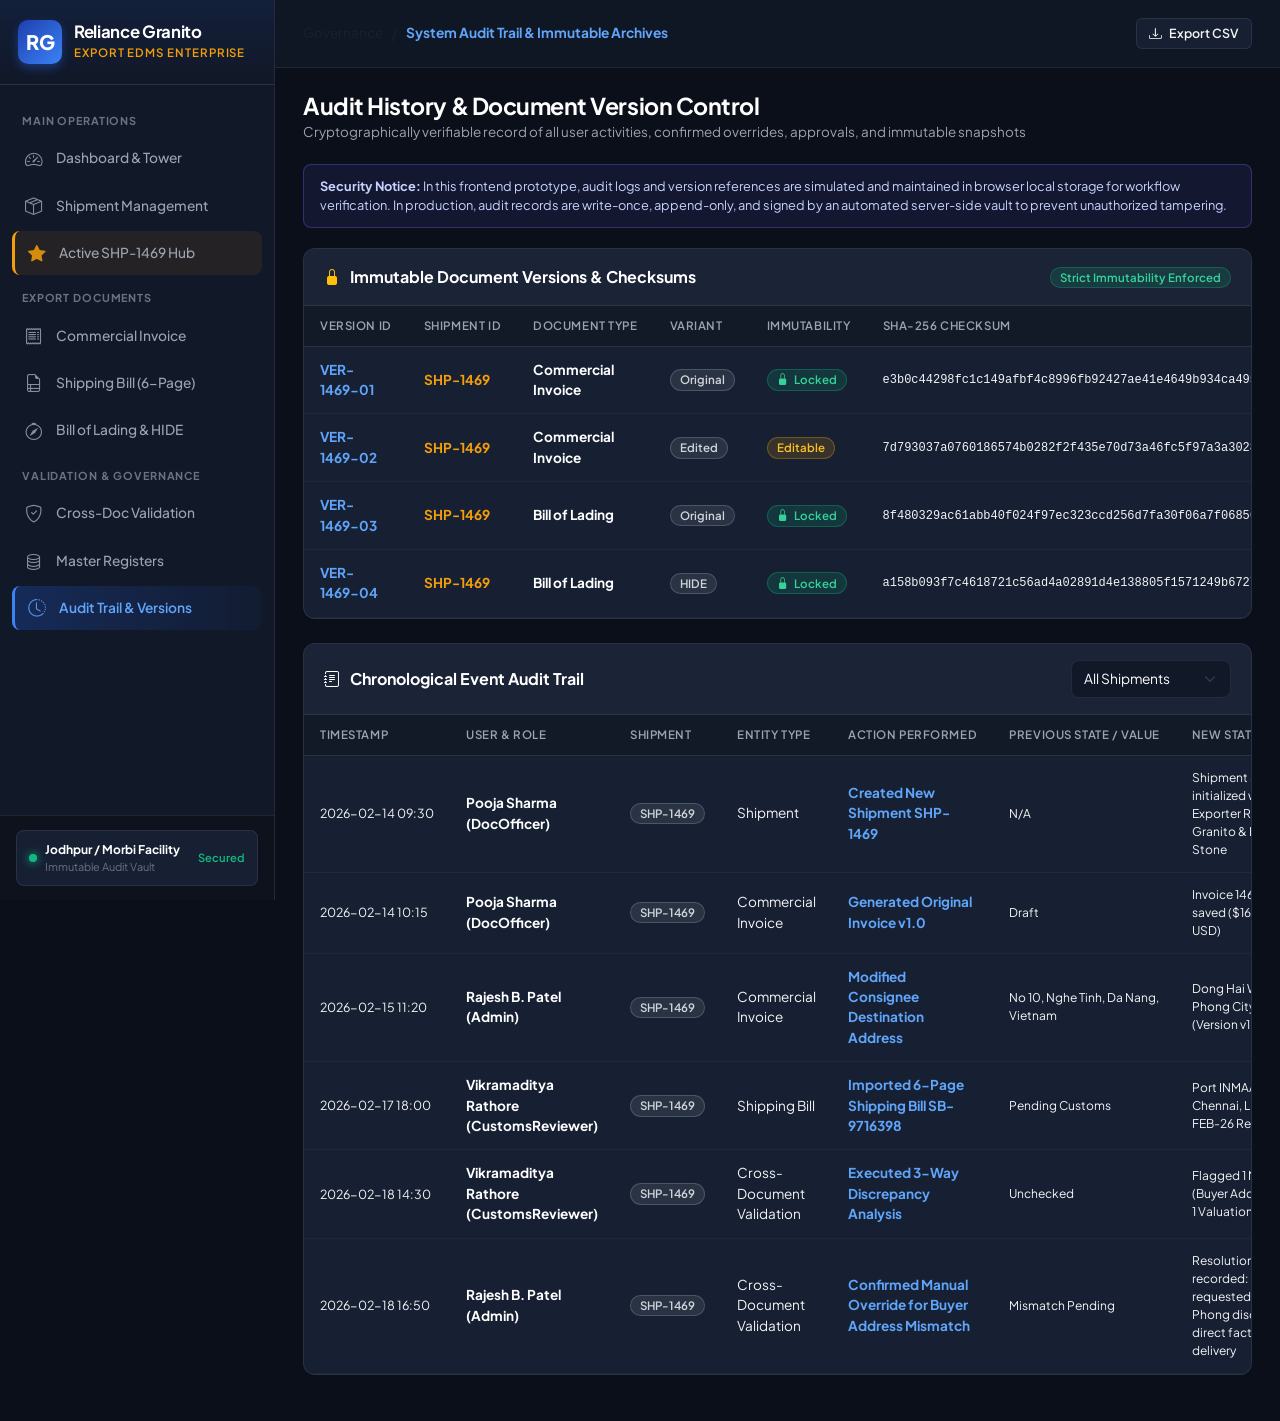
==== prototype/audit-logs.html @ a2ab7432 "add export workflow prototype files and master data documents" ====
<!DOCTYPE html>
<html lang="en">
<head>
  <meta charset="UTF-8">
  <meta name="viewport" content="width=device-width, initial-scale=1.0">
  <title>Reliance Granito | Audit Trail, Governance & Immutable Versions</title>
  <link rel="preconnect" href="https://fonts.googleapis.com">
  <link rel="preconnect" href="https://fonts.gstatic.com" crossorigin>
  <link href="https://fonts.googleapis.com/css2?family=Plus+Jakarta+Sans:wght@400;500;600;700;800&family=Inter:wght@400;500;600;700&display=swap" rel="stylesheet">
  <link href="https://cdn.jsdelivr.net/npm/bootstrap@5.3.3/dist/css/bootstrap.min.css" rel="stylesheet">
  <link rel="stylesheet" href="https://cdn.jsdelivr.net/npm/bootstrap-icons@1.11.3/font/bootstrap-icons.min.css">
  <link rel="stylesheet" href="css/style.css">
</head>
<body>
  <div class="app-container">
    <aside class="app-sidebar">
      <div class="brand-section">
        <div class="brand-logo-icon">RG</div>
        <div class="brand-info">
          <h1>Reliance Granito</h1>
          <span>Export EDMS Enterprise</span>
        </div>
      </div>

      <nav class="sidebar-nav">
        <div class="nav-category">Main Operations</div>
        <a href="index.html" class="nav-link">
          <i class="bi bi-speedometer2"></i>
          <span>Dashboard & Tower</span>
        </a>
        <a href="shipments.html" class="nav-link">
          <i class="bi bi-box-seam"></i>
          <span>Shipment Management</span>
        </a>
        <a href="shipment-detail.html?id=SHP-1469" class="nav-link" style="background:rgba(245,158,11,0.08); border-left:3px solid var(--accent-gold);">
          <i class="bi bi-star-fill" style="color:var(--accent-gold);"></i>
          <span>Active SHP-1469 Hub</span>
        </a>

        <div class="nav-category">Export Documents</div>
        <a href="commercial-invoice.html" class="nav-link">
          <i class="bi bi-receipt"></i>
          <span>Commercial Invoice</span>
        </a>
        <a href="shipping-bill.html" class="nav-link">
          <i class="bi bi-file-earmark-ruled"></i>
          <span>Shipping Bill (6-Page)</span>
        </a>
        <a href="bill-of-lading.html" class="nav-link">
          <i class="bi bi-compass"></i>
          <span>Bill of Lading & HIDE</span>
        </a>

        <div class="nav-category">Validation & Governance</div>
        <a href="validation-review.html?id=SHP-1469" class="nav-link">
          <i class="bi bi-shield-check"></i>
          <span>Cross-Doc Validation</span>
        </a>
        <a href="masters.html" class="nav-link">
          <i class="bi bi-database"></i>
          <span>Master Registers</span>
        </a>
        <a href="audit-logs.html" class="nav-link active">
          <i class="bi bi-clock-history"></i>
          <span>Audit Trail & Versions</span>
        </a>
      </nav>

      <div class="sidebar-footer">
        <div class="morbi-facility-status">
          <div style="display:flex; align-items:center; gap:8px;">
            <div class="status-dot-pulse"></div>
            <div>
              <div style="font-size:0.75rem; font-weight:700; color:#FFF;">Jodhpur / Morbi Facility</div>
              <div style="font-size:0.68rem; color:var(--text-dim);">Immutable Audit Vault</div>
            </div>
          </div>
          <span style="font-size:0.7rem; font-weight:600; color:var(--accent-emerald);">Secured</span>
        </div>
      </div>
    </aside>

    <div class="main-wrapper">
      <header class="top-navbar">
        <button class="mobile-menu-btn" id="mobileMenuBtn">
          <i class="bi bi-list" style="font-size:1.5rem;"></i>
        </button>

        <div class="d-flex align-items-center gap-2">
          <span class="text-muted" style="font-size:0.84rem;">Governance</span>
          <span class="text-muted">/</span>
          <span style="color:#60A5FA; font-weight:700; font-size:0.86rem;">System Audit Trail & Immutable Archives</span>
        </div>

        <div class="top-actions">
          <button class="btn btn-secondary btn-sm" onclick="exportAuditTrailCsv()">
            <i class="bi bi-download"></i>
            <span>Export CSV</span>
          </button>
        </div>
      </header>

      <main class="content-area">
        <div class="page-header">
          <div class="page-title-group">
            <h2>Audit History & Document Version Control</h2>
            <p>Cryptographically verifiable record of all user activities, confirmed overrides, approvals, and immutable snapshots</p>
          </div>
        </div>

        <!-- Prototype Disclaimer -->
        <div style="background:rgba(99, 102, 241, 0.1); border:1px solid rgba(99, 102, 241, 0.35); border-radius:8px; padding:12px 16px; margin-bottom:20px; font-size:0.8rem; color:#C7D2FE;">
          <strong>Security Notice:</strong> In this frontend prototype, audit logs and version references are simulated and maintained in browser local storage for workflow verification. In production, audit records are write-once, append-only, and signed by an automated server-side vault to prevent unauthorized tampering.
        </div>

        <!-- Immutable Document Versions Section -->
        <div class="card mb-4">
          <div class="card-header">
            <div class="card-title">
              <i class="bi bi-lock-fill text-warning"></i>
              <span>Immutable Document Versions & Checksums</span>
            </div>
            <span class="badge badge-confirmed">Strict Immutability Enforced</span>
          </div>
          <div class="table-responsive">
            <table class="table">
              <thead>
                <tr>
                  <th>Version ID</th>
                  <th>Shipment ID</th>
                  <th>Document Type</th>
                  <th>Variant</th>
                  <th>Immutability</th>
                  <th>SHA-256 Checksum</th>
                  <th>Generated By</th>
                  <th>Archived Timestamp</th>
                </tr>
              </thead>
              <tbody id="auditVersionsBody">
                <!-- Rendered dynamically -->
              </tbody>
            </table>
          </div>
        </div>

        <!-- Full Audit Trail Table -->
        <div class="card">
          <div class="card-header">
            <div class="card-title">
              <i class="bi bi-journal-text"></i>
              <span>Chronological Event Audit Trail</span>
            </div>
            <div class="d-flex gap-2">
              <select class="form-select form-select-sm" style="width:160px;" id="auditFilterShipment" onchange="filterAuditLogs()">
                <option value="all">All Shipments</option>
                <option value="SHP-1469">SHP-1469 Only</option>
                <option value="MASTERS">Masters / System</option>
              </select>
            </div>
          </div>
          <div class="table-responsive">
            <table class="table">
              <thead>
                <tr>
                  <th>Timestamp</th>
                  <th>User & Role</th>
                  <th>Shipment</th>
                  <th>Entity Type</th>
                  <th>Action Performed</th>
                  <th>Previous State / Value</th>
                  <th>New State / Value</th>
                </tr>
              </thead>
              <tbody id="auditTrailBody">
                <!-- Rendered dynamically -->
              </tbody>
            </table>
          </div>
        </div>
      </main>
    </div>
  </div>

  <script src="https://cdn.jsdelivr.net/npm/bootstrap@5.3.3/dist/js/bootstrap.bundle.min.js"></script>
  <script src="js/data.js"></script>
  <script src="js/app.js"></script>
  <script>
    document.addEventListener("DOMContentLoaded", () => {
      renderAuditPage();
    });

    function renderAuditPage(filter = "all") {
      const data = getExportData();

      // Render Versions
      const vBody = document.getElementById("auditVersionsBody");
      vBody.innerHTML = "";
      data.documentVersions.forEach(v => {
        const tr = document.createElement("tr");
        tr.innerHTML = `
          <td><strong style="color:#60A5FA;">${v.id}</strong></td>
          <td><a href="shipment-detail.html?id=${v.shipmentNumber}" style="color:var(--accent-gold); font-weight:700;">${v.shipmentNumber}</a></td>
          <td><strong style="color:#FFF;">${v.docType}</strong></td>
          <td><span class="badge badge-draft">${v.variant}</span></td>
          <td>${v.isImmutable ? '<span class="badge badge-confirmed"><i class="bi bi-lock-fill"></i> Locked</span>' : '<span class="badge badge-production">Editable</span>'}</td>
          <td style="font-family:monospace; font-size:0.75rem; color:#A5B4FC;">${v.checksumSha256}</td>
          <td>${v.generatedBy}</td>
          <td style="color:var(--text-dim); font-size:0.78rem;">${v.createdAt}</td>
        `;
        vBody.appendChild(tr);
      });

      // Render Logs
      const lBody = document.getElementById("auditTrailBody");
      lBody.innerHTML = "";
      let logs = data.auditLogs;
      if (filter !== "all") {
        logs = logs.filter(l => l.shipmentNumber.includes(filter));
      }

      logs.forEach(l => {
        const tr = document.createElement("tr");
        tr.innerHTML = `
          <td style="white-space:nowrap; font-size:0.78rem; color:var(--text-dim);">${l.timestamp}</td>
          <td><strong style="color:#FFF;">${l.user}</strong></td>
          <td><span class="badge badge-draft">${l.shipmentNumber}</span></td>
          <td>${l.entity}</td>
          <td><strong style="color:#60A5FA;">${l.action}</strong></td>
          <td style="color:var(--text-dim); font-size:0.75rem; max-width:200px;">${l.oldValue}</td>
          <td style="color:var(--text-main); font-size:0.75rem; max-width:240px;">${l.newValue}</td>
        `;
        lBody.appendChild(tr);
      });
    }

    function filterAuditLogs() {
      const val = document.getElementById("auditFilterShipment").value;
      renderAuditPage(val);
    }

    function exportAuditTrailCsv() {
      const data = getExportData();
      let csv = "ID,Timestamp,User,Shipment,Entity,Action,OldValue,NewValue\n";
      data.auditLogs.forEach(l => {
        csv += `"${l.id}","${l.timestamp}","${l.user}","${l.shipmentNumber}","${l.entity}","${l.action}","${l.oldValue.replace(/"/g, '""')}","${l.newValue.replace(/"/g, '""')}"\n`;
      });

      const blob = new Blob([csv], { type: "text/csv" });
      const url = window.URL.createObjectURL(blob);
      const a = document.createElement("a");
      a.setAttribute("href", url);
      a.setAttribute("download", `reliance_granito_audit_trail_${new Date().toISOString().split('T')[0]}.csv`);
      a.click();
      showToast("Audit trail exported to CSV successfully.");
    }
  </script>
</body>
</html>
---- prototype/css/style.css ----
/* ==========================================================================
   RELIANCE GRANITO - EXPORT WORKFLOW ERP DESIGN SYSTEM
   Professional Enterprise Ceramic & Granite Export Management System
   Bootstrap 5 Enhanced + Custom Dark/Slate Logistics Theme
   ========================================================================== */

:root {
  /* Color Palette */
  --bg-app: #0B0F19;
  --bg-surface: #111827;
  --bg-card: #162032;
  --bg-card-hover: #1E293B;
  --bg-glass: rgba(22, 32, 50, 0.75);
  --border-subtle: rgba(255, 255, 255, 0.08);
  --border-focus: #3B82F6;
  
  /* Primary & Accent Tones */
  --primary: #2563EB;
  --primary-light: #3B82F6;
  --primary-glow: rgba(37, 99, 235, 0.35);
  --accent-gold: #F59E0B;
  --accent-gold-glow: rgba(245, 158, 11, 0.25);
  --accent-teal: #06B6D4;
  --accent-emerald: #10B981;
  --accent-rose: #F43F5E;
  --accent-indigo: #6366F1;

  /* Typography */
  --font-main: 'Plus Jakarta Sans', system-ui, -apple-system, BlinkMacSystemFont, 'Segoe UI', Roboto, sans-serif;
  --text-main: #F3F4F6;
  --text-muted: #9CA3AF;
  --text-dim: #6B7280;

  /* Elevations */
  --shadow-sm: 0 1px 2px rgba(0, 0, 0, 0.3);
  --shadow-md: 0 4px 12px rgba(0, 0, 0, 0.4);
  --shadow-lg: 0 10px 25px rgba(0, 0, 0, 0.5);
  --shadow-glow: 0 0 20px rgba(37, 99, 235, 0.2);

  /* Transitions */
  --transition: all 0.2s cubic-bezier(0.16, 1, 0.3, 1);
}

/* Base Reset */
*, *::before, *::after {
  box-sizing: border-box;
}

body {
  font-family: var(--font-main);
  background-color: var(--bg-app);
  color: var(--text-main);
  line-height: 1.5;
  overflow-x: hidden;
  min-height: 100vh;
}

/* Typography Helpers */
h1, h2, h3, h4, h5, h6 {
  font-weight: 700;
  letter-spacing: -0.02em;
  color: #FFFFFF;
}

a {
  color: inherit;
  text-decoration: none;
}

/* App Shell */
.app-container {
  display: flex;
  min-height: 100vh;
}

/* Sidebar Navigation */
.app-sidebar {
  width: 275px;
  background-color: var(--bg-surface);
  border-right: 1px solid var(--border-subtle);
  display: flex;
  flex-direction: column;
  position: fixed;
  top: 0;
  bottom: 0;
  left: 0;
  z-index: 1000;
  transition: var(--transition);
}

.brand-section {
  padding: 20px 18px;
  display: flex;
  align-items: center;
  gap: 12px;
  border-bottom: 1px solid var(--border-subtle);
  background: linear-gradient(180deg, rgba(37, 99, 235, 0.1) 0%, transparent 100%);
}

.brand-logo-icon {
  width: 44px;
  height: 44px;
  border-radius: 10px;
  background: linear-gradient(135deg, #1E40AF 0%, #3B82F6 100%);
  display: flex;
  align-items: center;
  justify-content: center;
  color: #FFF;
  font-weight: 800;
  font-size: 1.25rem;
  box-shadow: 0 4px 10px rgba(37, 99, 235, 0.4);
  flex-shrink: 0;
}

.brand-info h1 {
  font-size: 1.05rem;
  font-weight: 700;
  line-height: 1.2;
  margin-bottom: 2px;
}

.brand-info span {
  font-size: 0.72rem;
  color: var(--accent-gold);
  text-transform: uppercase;
  letter-spacing: 0.08em;
  font-weight: 600;
  display: block;
}

.sidebar-nav {
  padding: 16px 12px;
  display: flex;
  flex-direction: column;
  gap: 3px;
  overflow-y: auto;
  flex: 1;
}

.nav-category {
  font-size: 0.68rem;
  text-transform: uppercase;
  color: var(--text-dim);
  letter-spacing: 0.08em;
  font-weight: 700;
  padding: 12px 10px 4px;
}

.nav-link {
  display: flex;
  align-items: center;
  gap: 12px;
  padding: 9px 12px;
  border-radius: 8px;
  color: var(--text-muted);
  font-size: 0.86rem;
  font-weight: 500;
  transition: var(--transition);
  position: relative;
}

.nav-link:hover {
  color: #FFF;
  background-color: rgba(255, 255, 255, 0.05);
}

.nav-link.active {
  background: linear-gradient(90deg, rgba(37, 99, 235, 0.25) 0%, rgba(37, 99, 235, 0.05) 100%);
  color: #60A5FA;
  font-weight: 600;
  border-left: 3px solid #3B82F6;
}

.nav-link svg, .nav-link i {
  font-size: 1.1rem;
  opacity: 0.85;
  width: 20px;
  text-align: center;
}

.nav-badge {
  margin-left: auto;
  font-size: 0.7rem;
  font-weight: 700;
  padding: 2px 7px;
  border-radius: 999px;
  background-color: rgba(255, 255, 255, 0.1);
  color: var(--text-muted);
}

.nav-badge.gold {
  background-color: rgba(245, 158, 11, 0.2);
  color: var(--accent-gold);
}

.nav-badge.blue {
  background-color: rgba(37, 99, 235, 0.2);
  color: #60A5FA;
}

.nav-badge.danger {
  background-color: rgba(244, 63, 94, 0.2);
  color: #FB7185;
}

.sidebar-footer {
  padding: 14px 16px;
  border-top: 1px solid var(--border-subtle);
  background-color: rgba(0, 0, 0, 0.25);
}

.morbi-facility-status {
  background-color: var(--bg-card);
  border: 1px solid var(--border-subtle);
  border-radius: 8px;
  padding: 10px 12px;
  display: flex;
  align-items: center;
  justify-content: space-between;
}

.status-dot-pulse {
  width: 8px;
  height: 8px;
  background-color: var(--accent-emerald);
  border-radius: 50%;
  box-shadow: 0 0 8px var(--accent-emerald);
  animation: pulse-ring 2s infinite;
}

@keyframes pulse-ring {
  0% { transform: scale(0.95); opacity: 0.9; }
  50% { transform: scale(1.3); opacity: 0.5; }
  100% { transform: scale(0.95); opacity: 0.9; }
}

/* Main Workspace Content */
.main-wrapper {
  margin-left: 275px;
  flex: 1;
  display: flex;
  flex-direction: column;
  min-width: 0;
}

/* Top Navigation Bar */
.top-navbar {
  height: 68px;
  background-color: rgba(17, 24, 39, 0.92);
  backdrop-filter: blur(12px);
  border-bottom: 1px solid var(--border-subtle);
  display: flex;
  align-items: center;
  justify-content: space-between;
  padding: 0 28px;
  position: sticky;
  top: 0;
  z-index: 900;
}

.top-search-box {
  display: flex;
  align-items: center;
  gap: 10px;
  background-color: var(--bg-card);
  border: 1px solid var(--border-subtle);
  padding: 7px 14px;
  border-radius: 8px;
  width: 360px;
  transition: var(--transition);
}

.top-search-box:focus-within {
  border-color: var(--border-focus);
  box-shadow: 0 0 0 2px rgba(59, 130, 246, 0.25);
}

.top-search-box input {
  background: transparent;
  border: none;
  outline: none;
  color: var(--text-main);
  font-size: 0.86rem;
  width: 100%;
}

.top-actions {
  display: flex;
  align-items: center;
  gap: 12px;
}

.currency-badge {
  background-color: rgba(245, 158, 11, 0.12);
  border: 1px solid rgba(245, 158, 11, 0.3);
  color: var(--accent-gold);
  padding: 6px 12px;
  border-radius: 8px;
  font-size: 0.78rem;
  font-weight: 600;
  display: flex;
  align-items: center;
  gap: 6px;
}

.prototype-tag {
  background: rgba(99, 102, 241, 0.2);
  border: 1px solid rgba(99, 102, 241, 0.4);
  color: #A5B4FC;
  padding: 4px 10px;
  border-radius: 6px;
  font-size: 0.72rem;
  font-weight: 700;
  text-transform: uppercase;
  letter-spacing: 0.05em;
}

.user-profile-badge {
  display: flex;
  align-items: center;
  gap: 10px;
  padding: 5px 12px 5px 6px;
  border-radius: 30px;
  background-color: var(--bg-card);
  border: 1px solid var(--border-subtle);
  cursor: pointer;
  transition: var(--transition);
}

.user-profile-badge:hover {
  background-color: var(--bg-card-hover);
  border-color: rgba(255, 255, 255, 0.2);
}

.user-avatar {
  width: 32px;
  height: 32px;
  border-radius: 50%;
  background: linear-gradient(135deg, #2563EB 0%, #06B6D4 100%);
  display: flex;
  align-items: center;
  justify-content: center;
  font-weight: 700;
  font-size: 0.8rem;
  color: #FFF;
}

.user-details {
  line-height: 1.2;
}

.user-name {
  font-size: 0.82rem;
  font-weight: 600;
  color: #FFF;
}

.user-role {
  font-size: 0.7rem;
  color: var(--text-dim);
}

/* Content Area */
.content-area {
  padding: 24px 28px;
  flex: 1;
}

/* Page Header */
.page-header {
  display: flex;
  align-items: center;
  justify-content: space-between;
  margin-bottom: 22px;
  flex-wrap: wrap;
  gap: 16px;
}

.page-title-group h2 {
  font-size: 1.45rem;
  font-weight: 700;
  margin-bottom: 2px;
}

.page-title-group p {
  color: var(--text-muted);
  font-size: 0.84rem;
  margin: 0;
}

.header-actions {
  display: flex;
  align-items: center;
  gap: 10px;
}

/* Button Styling */
.btn {
  display: inline-flex;
  align-items: center;
  gap: 8px;
  padding: 8px 16px;
  border-radius: 8px;
  font-size: 0.84rem;
  font-weight: 600;
  cursor: pointer;
  transition: var(--transition);
  border: 1px solid transparent;
  outline: none;
  text-decoration: none;
}

.btn-primary {
  background: linear-gradient(135deg, #2563EB 0%, #1D4ED8 100%);
  color: #FFF !important;
  box-shadow: 0 4px 12px rgba(37, 99, 235, 0.3);
  border-color: #2563EB;
}

.btn-primary:hover {
  background: linear-gradient(135deg, #3B82F6 0%, #2563EB 100%);
  box-shadow: 0 6px 16px rgba(37, 99, 235, 0.45);
  transform: translateY(-1px);
}

.btn-secondary {
  background-color: var(--bg-card);
  border-color: var(--border-subtle);
  color: var(--text-main) !important;
}

.btn-secondary:hover {
  background-color: var(--bg-card-hover);
  border-color: rgba(255, 255, 255, 0.2);
}

.btn-success {
  background: linear-gradient(135deg, #10B981 0%, #059669 100%);
  color: #FFF !important;
  border-color: #10B981;
}

.btn-warning {
  background: linear-gradient(135deg, #F59E0B 0%, #D97706 100%);
  color: #0F172A !important;
  font-weight: 700;
  border-color: #F59E0B;
}

.btn-danger {
  background: linear-gradient(135deg, #F43F5E 0%, #E11D48 100%);
  color: #FFF !important;
  border-color: #F43F5E;
}

.btn-sm {
  padding: 5px 12px;
  font-size: 0.78rem;
  border-radius: 6px;
}

/* Metric Cards */
.metrics-grid {
  display: grid;
  grid-template-columns: repeat(auto-fit, minmax(230px, 1fr));
  gap: 18px;
  margin-bottom: 24px;
}

.metric-card {
  background-color: var(--bg-card);
  border: 1px solid var(--border-subtle);
  border-radius: 12px;
  padding: 18px;
  position: relative;
  overflow: hidden;
  transition: var(--transition);
}

.metric-card:hover {
  transform: translateY(-3px);
  border-color: rgba(59, 130, 246, 0.3);
  box-shadow: var(--shadow-md);
}

.metric-header {
  display: flex;
  align-items: center;
  justify-content: space-between;
  margin-bottom: 10px;
}

.metric-title {
  font-size: 0.78rem;
  font-weight: 600;
  color: var(--text-muted);
  text-transform: uppercase;
  letter-spacing: 0.04em;
}

.metric-icon-wrap {
  width: 36px;
  height: 36px;
  border-radius: 8px;
  display: flex;
  align-items: center;
  justify-content: center;
  background-color: rgba(255, 255, 255, 0.05);
}

.metric-value {
  font-size: 1.65rem;
  font-weight: 800;
  color: #FFF;
  margin-bottom: 4px;
  letter-spacing: -0.02em;
}

.metric-footer {
  display: flex;
  align-items: center;
  gap: 8px;
  font-size: 0.75rem;
  color: var(--text-dim);
}

.metric-trend {
  display: inline-flex;
  align-items: center;
  gap: 4px;
  font-weight: 700;
  padding: 1px 6px;
  border-radius: 4px;
}

.trend-up {
  color: #34D399;
  background-color: rgba(16, 185, 129, 0.12);
}

.trend-down {
  color: #F87171;
  background-color: rgba(244, 63, 94, 0.12);
}

/* Pipeline Kanban */
.workflow-pipeline-card {
  background-color: var(--bg-card);
  border: 1px solid var(--border-subtle);
  border-radius: 12px;
  padding: 20px;
  margin-bottom: 24px;
}

.pipeline-header {
  display: flex;
  align-items: center;
  justify-content: space-between;
  margin-bottom: 16px;
}

.pipeline-steps {
  display: flex;
  align-items: center;
  justify-content: space-between;
  position: relative;
  padding: 6px 0;
  overflow-x: auto;
}

.pipeline-step {
  display: flex;
  flex-direction: column;
  align-items: center;
  text-align: center;
  position: relative;
  z-index: 2;
  min-width: 125px;
  cursor: pointer;
}

.step-node {
  width: 38px;
  height: 38px;
  border-radius: 50%;
  background-color: var(--bg-surface);
  border: 2px solid var(--border-subtle);
  display: flex;
  align-items: center;
  justify-content: center;
  font-size: 0.85rem;
  font-weight: 700;
  color: var(--text-muted);
  margin-bottom: 6px;
  transition: var(--transition);
}

.pipeline-step.completed .step-node {
  background-color: #065F46;
  border-color: var(--accent-emerald);
  color: #FFF;
}

.pipeline-step.active .step-node {
  background-color: #1E40AF;
  border-color: #60A5FA;
  color: #FFF;
  box-shadow: 0 0 15px rgba(59, 130, 246, 0.5);
}

.pipeline-step.pending .step-node {
  border-style: dashed;
}

.step-title {
  font-size: 0.8rem;
  font-weight: 600;
  color: var(--text-main);
}

.step-desc {
  font-size: 0.68rem;
  color: var(--text-dim);
  margin-top: 1px;
}

/* Card Containers & Tables */
.card {
  background-color: var(--bg-card) !important;
  border: 1px solid var(--border-subtle) !important;
  border-radius: 12px !important;
  overflow: hidden;
  margin-bottom: 22px;
}

.card-header {
  padding: 16px 20px !important;
  display: flex;
  align-items: center;
  justify-content: space-between;
  border-bottom: 1px solid var(--border-subtle) !important;
  background-color: rgba(255, 255, 255, 0.02) !important;
  flex-wrap: wrap;
  gap: 12px;
}

.card-title {
  font-size: 1rem;
  font-weight: 700;
  display: flex;
  align-items: center;
  gap: 10px;
  margin: 0;
  color: #FFF;
}

.card-body {
  padding: 20px !important;
}

.table-responsive {
  width: 100%;
  overflow-x: auto;
}

.data-table, .table {
  width: 100%;
  border-collapse: collapse;
  text-align: left;
  font-size: 0.85rem;
  margin-bottom: 0 !important;
  color: var(--text-main) !important;
}

.data-table th, .table th {
  padding: 11px 16px;
  color: var(--text-muted) !important;
  font-weight: 600;
  font-size: 0.72rem;
  text-transform: uppercase;
  letter-spacing: 0.05em;
  border-bottom: 1px solid var(--border-subtle) !important;
  background-color: rgba(0, 0, 0, 0.2) !important;
  white-space: nowrap;
}

.data-table td, .table td {
  padding: 13px 16px;
  border-bottom: 1px solid rgba(255, 255, 255, 0.04) !important;
  color: var(--text-main) !important;
  vertical-align: middle;
  background-color: transparent !important;
}

.data-table tbody tr:hover, .table tbody tr:hover {
  background-color: rgba(255, 255, 255, 0.03) !important;
}

/* Badges */
.badge {
  display: inline-flex;
  align-items: center;
  gap: 5px;
  padding: 4px 9px;
  border-radius: 999px;
  font-size: 0.72rem;
  font-weight: 600;
  white-space: nowrap;
}

.badge-draft {
  background-color: rgba(156, 163, 175, 0.15);
  color: #D1D5DB;
  border: 1px solid rgba(156, 163, 175, 0.3);
}

.badge-inquiry {
  background-color: rgba(147, 51, 234, 0.15);
  color: #C084FC;
  border: 1px solid rgba(147, 51, 234, 0.3);
}

.badge-confirmed, .badge-paid, .badge-cleared, .badge-passed, .badge-approved {
  background-color: rgba(16, 185, 129, 0.15);
  color: #34D399;
  border: 1px solid rgba(16, 185, 129, 0.3);
}

.badge-production, .badge-stuffing, .badge-review {
  background-color: rgba(245, 158, 11, 0.15);
  color: #FBBF24;
  border: 1px solid rgba(245, 158, 11, 0.3);
}

.badge-shipped, .badge-sailing, .badge-finalized {
  background-color: rgba(37, 99, 235, 0.15);
  color: #60A5FA;
  border: 1px solid rgba(37, 99, 235, 0.3);
}

.badge-hold, .badge-pending, .badge-discrepancy {
  background-color: rgba(244, 63, 94, 0.15);
  color: #FB7185;
  border: 1px solid rgba(244, 63, 94, 0.3);
}

/* Discrepancy Matrix Styling */
.discrepancy-row-mismatch {
  background-color: rgba(244, 63, 94, 0.08) !important;
  border-left: 3px solid #F43F5E;
}

.discrepancy-row-warning {
  background-color: rgba(245, 158, 11, 0.08) !important;
  border-left: 3px solid #F59E0B;
}

.discrepancy-row-match {
  background-color: rgba(16, 185, 129, 0.04) !important;
  border-left: 3px solid #10B981;
}

/* Forms & Inputs */
.form-grid {
  display: grid;
  grid-template-columns: repeat(auto-fit, minmax(250px, 1fr));
  gap: 16px;
}

.form-group {
  display: flex;
  flex-direction: column;
  gap: 5px;
  margin-bottom: 12px;
}

.form-group label, .form-label {
  font-size: 0.78rem;
  font-weight: 600;
  color: var(--text-muted);
  margin-bottom: 2px;
}

.form-control, .form-select {
  background-color: var(--bg-surface) !important;
  border: 1px solid var(--border-subtle) !important;
  color: #FFF !important;
  padding: 8px 12px;
  border-radius: 8px;
  font-size: 0.86rem;
  outline: none;
  font-family: inherit;
  transition: var(--transition);
}

.form-control:focus, .form-select:focus {
  border-color: var(--border-focus) !important;
  box-shadow: 0 0 0 2px rgba(59, 130, 246, 0.2) !important;
  background-color: var(--bg-surface) !important;
  color: #FFF !important;
}

/* Tabs */
.nav-tabs {
  border-bottom: 1px solid var(--border-subtle) !important;
  gap: 4px;
}

.nav-tabs .nav-link {
  color: var(--text-muted);
  border: none !important;
  border-bottom: 2px solid transparent !important;
  border-radius: 0;
  padding: 10px 18px;
  font-weight: 600;
  font-size: 0.86rem;
}

.nav-tabs .nav-link:hover {
  color: #FFF;
  background: rgba(255, 255, 255, 0.02);
}

.nav-tabs .nav-link.active {
  color: #60A5FA !important;
  background: transparent !important;
  border-bottom: 2px solid #3B82F6 !important;
}

/* Modals */
.modal-content {
  background-color: var(--bg-surface) !important;
  border: 1px solid rgba(255, 255, 255, 0.12) !important;
  border-radius: 14px !important;
  box-shadow: 0 25px 50px rgba(0, 0, 0, 0.6) !important;
  color: var(--text-main);
}

.modal-header {
  border-bottom: 1px solid var(--border-subtle) !important;
  padding: 16px 22px !important;
}

.modal-footer {
  border-top: 1px solid var(--border-subtle) !important;
  padding: 14px 22px !important;
  background-color: rgba(0, 0, 0, 0.2);
}

.btn-close-white {
  filter: invert(1);
}

/* Manual Modal Fallback */
.modal-overlay {
  position: fixed;
  top: 0;
  left: 0;
  right: 0;
  bottom: 0;
  background-color: rgba(0, 0, 0, 0.7);
  backdrop-filter: blur(4px);
  z-index: 1050;
  display: none;
  align-items: center;
  justify-content: center;
  padding: 20px;
  animation: fadeIn 0.2s ease-out;
}

.modal-overlay.active {
  display: flex;
}

.modal-box {
  background-color: var(--bg-surface);
  border: 1px solid rgba(255, 255, 255, 0.12);
  border-radius: 14px;
  width: 100%;
  max-width: 850px;
  max-height: 90vh;
  display: flex;
  flex-direction: column;
  box-shadow: 0 25px 50px rgba(0, 0, 0, 0.6);
  animation: slideUp 0.25s ease-out;
}

.modal-close {
  background: none;
  border: none;
  color: var(--text-dim);
  cursor: pointer;
  padding: 4px;
  font-size: 1.2rem;
  transition: var(--transition);
}

.modal-close:hover {
  color: #FFF;
}

@keyframes fadeIn {
  from { opacity: 0; }
  to { opacity: 1; }
}

@keyframes slideUp {
  from { transform: translateY(20px); opacity: 0; }
  to { transform: translateY(0); opacity: 1; }
}

/* Toast Notifications */
.toast-container {
  position: fixed;
  bottom: 24px;
  right: 24px;
  z-index: 2050;
  display: flex;
  flex-direction: column;
  gap: 10px;
  pointer-events: none;
}

.toast {
  background-color: #1F2937;
  border: 1px solid rgba(255, 255, 255, 0.15);
  color: #FFF;
  padding: 12px 18px;
  border-radius: 10px;
  box-shadow: 0 10px 25px rgba(0,0,0,0.4);
  display: flex;
  align-items: center;
  gap: 12px;
  font-size: 0.85rem;
  pointer-events: auto;
  animation: slideInRight 0.3s ease-out;
}

.toast.success {
  border-left: 4px solid var(--accent-emerald);
}

.toast.warning {
  border-left: 4px solid var(--accent-gold);
}

.toast.danger {
  border-left: 4px solid var(--accent-rose);
}

@keyframes slideInRight {
  from { transform: translateX(100%); opacity: 0; }
  to { transform: translateX(0); opacity: 1; }
}

/* HIDE Mode Masking Simulation */
.hide-active .hide-maskable {
  position: relative;
  background-color: #000000 !important;
  color: transparent !important;
  border-radius: 3px;
  user-select: none;
  transition: all 0.2s ease;
}

.hide-active .hide-maskable::after {
  content: "■ MASKED (HIDE MODE) ■";
  position: absolute;
  top: 50%;
  left: 50%;
  transform: translate(-50%, -50%);
  color: rgba(245, 158, 11, 0.8);
  font-size: 0.65rem;
  font-weight: 800;
  letter-spacing: 0.1em;
  pointer-events: none;
  white-space: nowrap;
}

.hide-indicator-badge {
  background: rgba(245, 158, 11, 0.15);
  border: 1px solid var(--accent-gold);
  color: var(--accent-gold);
  padding: 4px 10px;
  border-radius: 6px;
  font-size: 0.72rem;
  font-weight: 700;
  display: inline-flex;
  align-items: center;
  gap: 6px;
}

/* Printable Document */
.printable-document {
  background-color: #FFFFFF;
  color: #111827;
  padding: 36px;
  border-radius: 6px;
  font-family: 'Inter', system-ui, sans-serif;
  margin: 0 auto;
  max-width: 900px;
  box-shadow: 0 10px 30px rgba(0, 0, 0, 0.5);
}

.printable-document * {
  color: #111827;
}

.doc-header {
  display: flex;
  justify-content: space-between;
  border-bottom: 2px solid #1E3A8A;
  padding-bottom: 16px;
  margin-bottom: 20px;
}

.doc-company-name {
  font-size: 1.45rem;
  font-weight: 800;
  color: #1E3A8A;
}

.doc-company-sub {
  font-size: 0.76rem;
  color: #4B5563;
  line-height: 1.4;
  margin-top: 4px;
}

.doc-badge-title {
  text-align: right;
}

.doc-badge-title h3 {
  color: #1E3A8A;
  font-size: 1.25rem;
  font-weight: 800;
  text-transform: uppercase;
}

.doc-info-grid {
  display: grid;
  grid-template-columns: 1fr 1fr;
  gap: 20px;
  margin-bottom: 20px;
  font-size: 0.8rem;
  border: 1px solid #E5E7EB;
  border-radius: 6px;
  padding: 14px;
}

.doc-info-block h4 {
  font-size: 0.75rem;
  color: #6B7280;
  text-transform: uppercase;
  margin-bottom: 4px;
}

.doc-table {
  width: 100%;
  border-collapse: collapse;
  margin: 16px 0;
  font-size: 0.78rem;
}

.doc-table th {
  background-color: #F3F4F6;
  border: 1px solid #D1D5DB;
  padding: 8px 10px;
  font-weight: 700;
  text-align: left;
}

.doc-table td {
  border: 1px solid #E5E7EB;
  padding: 8px 10px;
}

.doc-totals {
  display: flex;
  justify-content: flex-end;
  margin-top: 14px;
}

.doc-totals-box {
  width: 320px;
  font-size: 0.82rem;
}

.doc-total-row {
  display: flex;
  justify-content: space-between;
  padding: 4px 0;
  border-bottom: 1px dashed #E5E7EB;
}

.doc-total-row.grand {
  font-weight: 800;
  font-size: 0.95rem;
  color: #1E3A8A;
  border-top: 2px solid #1E3A8A;
  border-bottom: 2px solid #1E3A8A;
  padding: 8px 0;
  margin-top: 6px;
}

.doc-signatures {
  display: flex;
  justify-content: space-between;
  margin-top: 36px;
  padding-top: 18px;
  border-top: 1px solid #E5E7EB;
}

.stamp-box {
  width: 150px;
  height: 80px;
  border: 1px dashed #9CA3AF;
  display: flex;
  align-items: center;
  justify-content: center;
  font-size: 0.7rem;
  color: #9CA3AF;
  text-transform: uppercase;
  text-align: center;
}

/* Shipping Bill 6-Page Form Visualizer */
.sb-page-box {
  background: var(--bg-card);
  border: 1px solid var(--border-subtle);
  border-radius: 8px;
  padding: 18px;
  margin-bottom: 16px;
}

.sb-page-header {
  background: rgba(37, 99, 235, 0.12);
  border: 1px solid rgba(37, 99, 235, 0.3);
  padding: 10px 14px;
  border-radius: 6px;
  margin-bottom: 14px;
  display: flex;
  justify-content: space-between;
  align-items: center;
}

.sb-grid {
  display: grid;
  grid-template-columns: repeat(auto-fit, minmax(220px, 1fr));
  gap: 12px;
  font-size: 0.82rem;
}

.sb-cell {
  background: rgba(0, 0, 0, 0.2);
  border: 1px solid var(--border-subtle);
  border-radius: 6px;
  padding: 8px 12px;
}

.sb-cell-label {
  font-size: 0.68rem;
  color: var(--text-muted);
  text-transform: uppercase;
  letter-spacing: 0.04em;
}

.sb-cell-val {
  font-weight: 700;
  color: #FFF;
  margin-top: 2px;
}

/* Responsive */
@media (max-width: 1024px) {
  .app-sidebar {
    transform: translateX(-100%);
  }
  .app-sidebar.open {
    transform: translateX(0);
  }
  .main-wrapper {
    margin-left: 0;
  }
  .mobile-menu-btn {
    display: flex !important;
  }
}

.mobile-menu-btn {
  display: none;
  background: none;
  border: none;
  color: #FFF;
  cursor: pointer;
  padding: 6px;
}
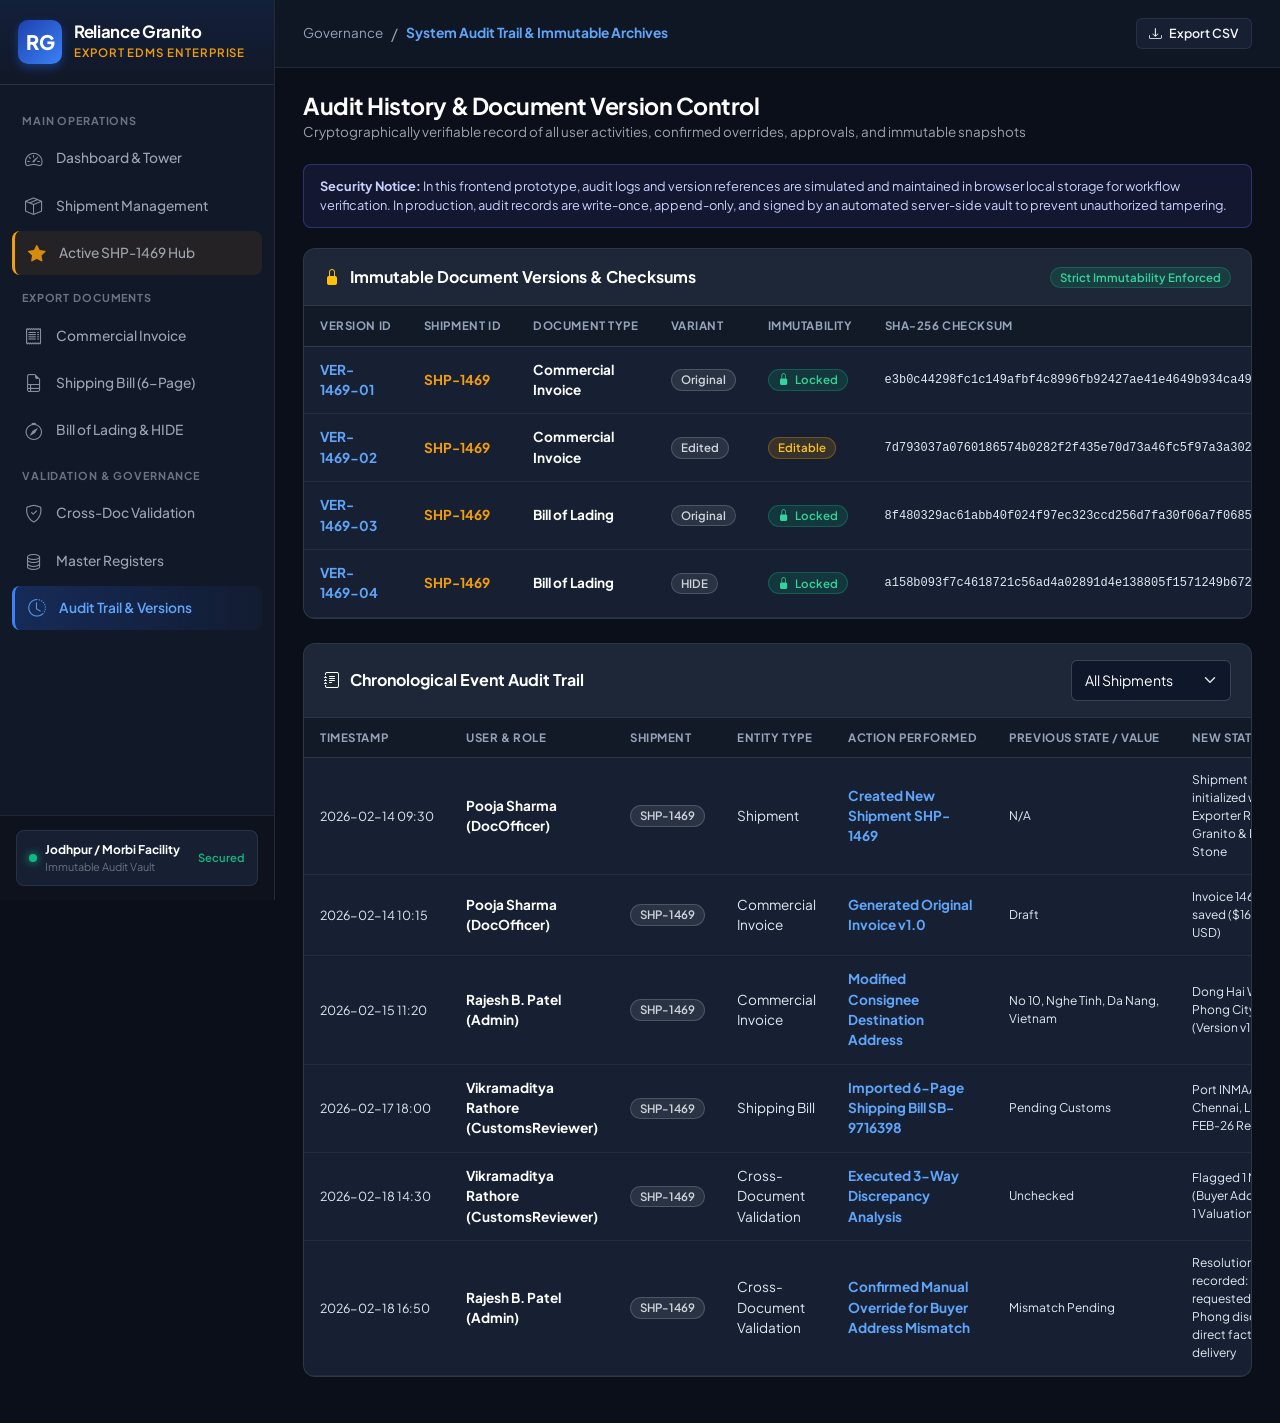
==== commit 7de4f5c3: "Fix text visibility and high-contrast dark theme across all EDMS pages and login" ====
--- a/prototype/audit-logs.html
+++ b/prototype/audit-logs.html
@@ -1,5 +1,5 @@
 <!DOCTYPE html>
-<html lang="en">
+<html lang="en" data-bs-theme="dark">
 <head>
   <meta charset="UTF-8">
   <meta name="viewport" content="width=device-width, initial-scale=1.0">
--- a/prototype/css/style.css
+++ b/prototype/css/style.css
@@ -774,20 +774,25 @@
   margin-bottom: 12px;
 }
 
-.form-group label, .form-label {
-  font-size: 0.78rem;
+.form-group label, .form-label, label, .form-check-label {
+  font-size: 0.82rem;
   font-weight: 600;
-  color: var(--text-muted);
-  margin-bottom: 2px;
+  color: #E2E8F0 !important;
+  margin-bottom: 4px;
+  display: inline-block;
+}
+
+.text-muted {
+  color: #94A3B8 !important;
 }
 
 .form-control, .form-select {
-  background-color: var(--bg-surface) !important;
-  border: 1px solid var(--border-subtle) !important;
-  color: #FFF !important;
-  padding: 8px 12px;
+  background-color: #0F172A !important;
+  border: 1px solid rgba(255, 255, 255, 0.16) !important;
+  color: #FFFFFF !important;
+  padding: 9px 13px;
   border-radius: 8px;
-  font-size: 0.86rem;
+  font-size: 0.88rem;
   outline: none;
   font-family: inherit;
   transition: var(--transition);
@@ -795,9 +800,25 @@
 
 .form-control:focus, .form-select:focus {
   border-color: var(--border-focus) !important;
-  box-shadow: 0 0 0 2px rgba(59, 130, 246, 0.2) !important;
-  background-color: var(--bg-surface) !important;
-  color: #FFF !important;
+  box-shadow: 0 0 0 2px rgba(59, 130, 246, 0.3) !important;
+  background-color: #0F172A !important;
+  color: #FFFFFF !important;
+}
+
+.form-control::placeholder {
+  color: #64748B !important;
+}
+
+.input-group-text {
+  background-color: #1E293B !important;
+  border: 1px solid rgba(255, 255, 255, 0.16) !important;
+  color: #60A5FA !important;
+  padding: 9px 13px;
+}
+
+.input-group-text svg, .input-group-text i {
+  color: #60A5FA !important;
+  font-size: 1rem;
 }
 
 /* Tabs */
@@ -1196,3 +1217,133 @@
   cursor: pointer;
   padding: 6px;
 }
+
+/* ==========================================================================
+   HIGH-CONTRAST DARK THEME & BOOTSTRAP OVERRIDES
+   Ensures crystal clear text visibility across all inputs, labels, and cards
+   ========================================================================== */
+
+:root, [data-bs-theme="dark"], body {
+  --bs-body-color: #F1F5F9;
+  --bs-body-bg: #0B0F19;
+  --bs-secondary-color: #94A3B8;
+  --bs-tertiary-color: #64748B;
+  --bs-border-color: rgba(255, 255, 255, 0.12);
+  --bs-card-bg: #162032;
+  --bs-card-color: #F1F5F9;
+}
+
+/* Form Labels & Typography Contrast */
+label,
+.form-label,
+.form-check-label,
+.form-group label {
+  color: #E2E8F0 !important;
+  font-weight: 600 !important;
+}
+
+.text-muted,
+.form-text,
+small.text-muted {
+  color: #94A3B8 !important;
+}
+
+.text-secondary {
+  color: #CBD5E1 !important;
+}
+
+/* Form Controls & Inputs */
+.form-control,
+.form-select {
+  background-color: #0F172A !important;
+  color: #FFFFFF !important;
+  border: 1px solid rgba(255, 255, 255, 0.18) !important;
+  border-radius: 6px;
+}
+
+.form-control:focus,
+.form-select:focus {
+  background-color: #0F172A !important;
+  color: #FFFFFF !important;
+  border-color: #3B82F6 !important;
+  box-shadow: 0 0 0 0.25rem rgba(59, 130, 246, 0.25) !important;
+}
+
+.form-control::placeholder {
+  color: #64748B !important;
+  opacity: 1;
+}
+
+/* Input Group Addons & Icons */
+.input-group-text {
+  background-color: #1E293B !important;
+  color: #38BDF8 !important;
+  border: 1px solid rgba(255, 255, 255, 0.18) !important;
+}
+
+.input-group-text i,
+.input-group-text svg {
+  color: #38BDF8 !important;
+}
+
+/* Form Check & Radios */
+.form-check-input {
+  background-color: #0F172A;
+  border-color: rgba(255, 255, 255, 0.28);
+}
+
+.form-check-input:checked {
+  background-color: #2563EB;
+  border-color: #2563EB;
+}
+
+/* Cards & Modals */
+.card {
+  background-color: #162032 !important;
+  border: 1px solid rgba(255, 255, 255, 0.1) !important;
+  color: #F1F5F9 !important;
+}
+
+.card-header {
+  background-color: rgba(255, 255, 255, 0.03) !important;
+  border-bottom: 1px solid rgba(255, 255, 255, 0.08) !important;
+  color: #FFFFFF !important;
+}
+
+.card-body {
+  color: #F1F5F9 !important;
+}
+
+.modal-content {
+  background-color: #162032 !important;
+  border: 1px solid rgba(255, 255, 255, 0.15) !important;
+  color: #F1F5F9 !important;
+}
+
+.modal-header {
+  border-bottom: 1px solid rgba(255, 255, 255, 0.1) !important;
+}
+
+.modal-footer {
+  border-top: 1px solid rgba(255, 255, 255, 0.1) !important;
+}
+
+/* Tables */
+.table {
+  --bs-table-color: #F1F5F9 !important;
+  --bs-table-bg: transparent !important;
+  --bs-table-border-color: rgba(255, 255, 255, 0.08) !important;
+  color: #F1F5F9 !important;
+}
+
+.table th {
+  color: #94A3B8 !important;
+  font-weight: 700 !important;
+  border-bottom: 1px solid rgba(255, 255, 255, 0.12) !important;
+}
+
+.table td {
+  color: #E2E8F0 !important;
+  border-bottom: 1px solid rgba(255, 255, 255, 0.06) !important;
+}
+
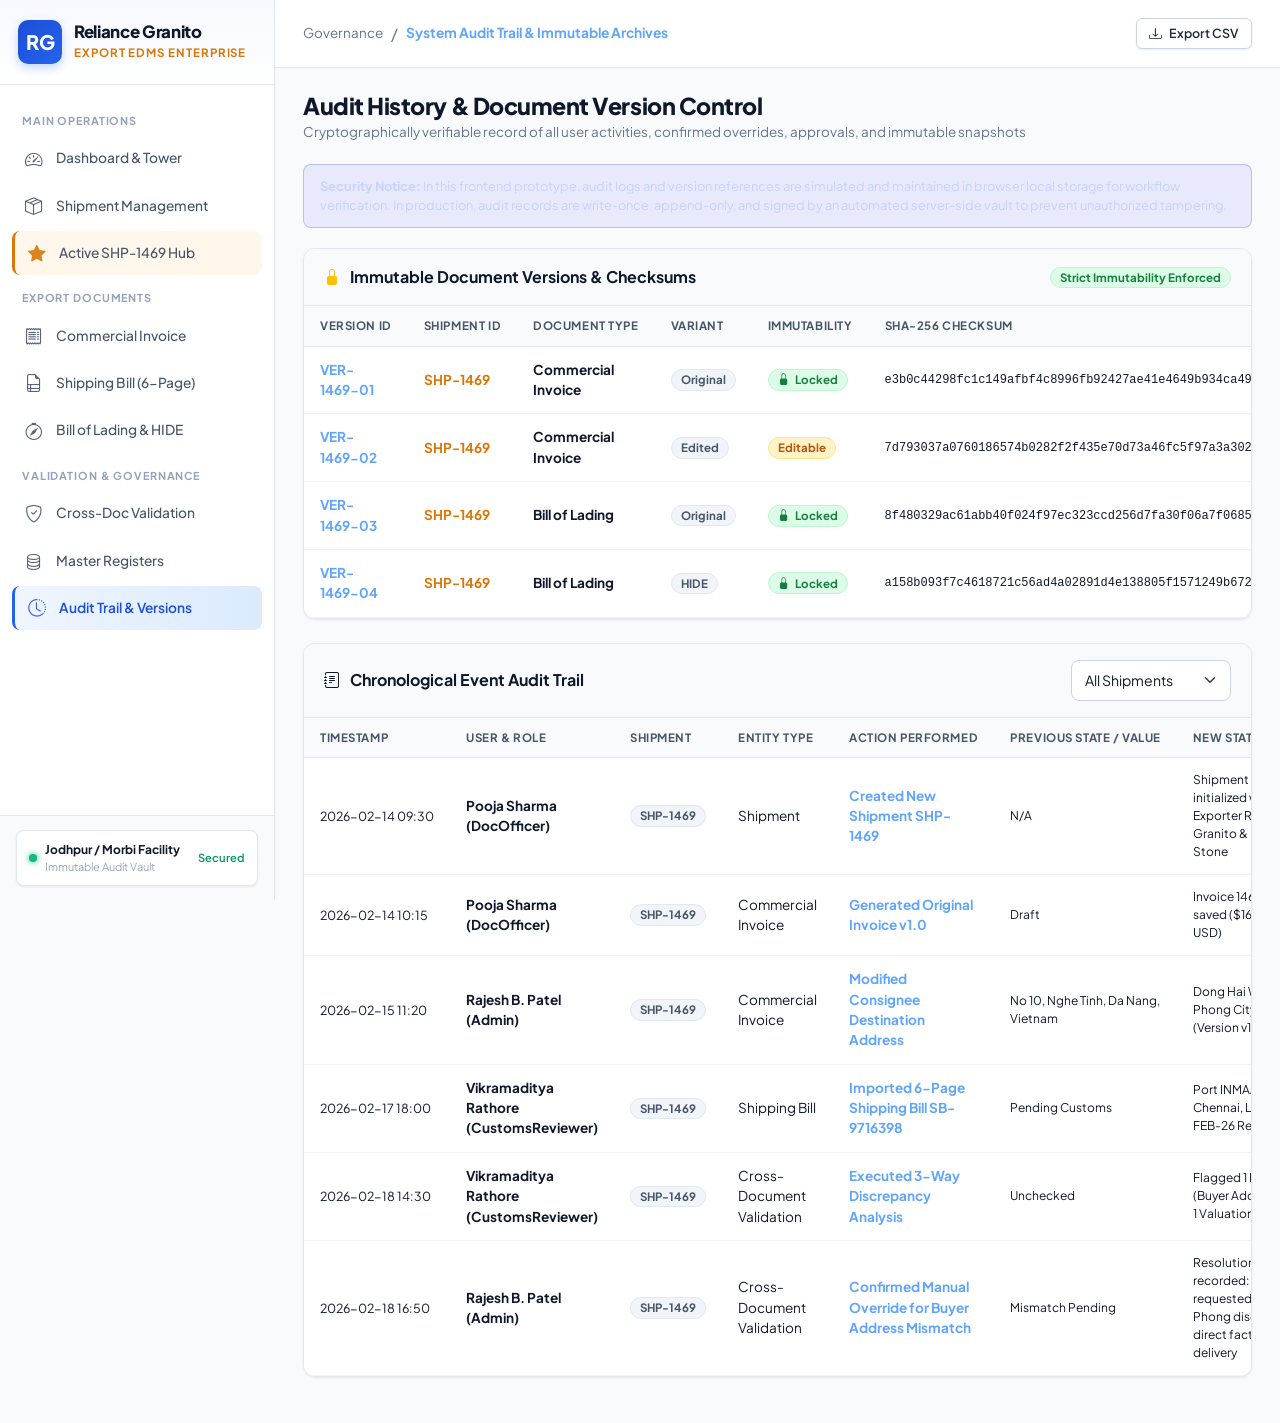
==== commit 59487259: "Convert entire EDMS prototype theme to clean light logistics palette" ====
--- a/prototype/audit-logs.html
+++ b/prototype/audit-logs.html
@@ -1,5 +1,5 @@
 <!DOCTYPE html>
-<html lang="en" data-bs-theme="dark">
+<html lang="en" data-bs-theme="light">
 <head>
   <meta charset="UTF-8">
   <meta name="viewport" content="width=device-width, initial-scale=1.0">
@@ -71,7 +71,7 @@
           <div style="display:flex; align-items:center; gap:8px;">
             <div class="status-dot-pulse"></div>
             <div>
-              <div style="font-size:0.75rem; font-weight:700; color:#FFF;">Jodhpur / Morbi Facility</div>
+              <div style="font-size:0.75rem; font-weight:700; color:#0F172A;">Jodhpur / Morbi Facility</div>
               <div style="font-size:0.68rem; color:var(--text-dim);">Immutable Audit Vault</div>
             </div>
           </div>
@@ -200,7 +200,7 @@
         tr.innerHTML = `
           <td><strong style="color:#60A5FA;">${v.id}</strong></td>
           <td><a href="shipment-detail.html?id=${v.shipmentNumber}" style="color:var(--accent-gold); font-weight:700;">${v.shipmentNumber}</a></td>
-          <td><strong style="color:#FFF;">${v.docType}</strong></td>
+          <td><strong style="color:#0F172A;">${v.docType}</strong></td>
           <td><span class="badge badge-draft">${v.variant}</span></td>
           <td>${v.isImmutable ? '<span class="badge badge-confirmed"><i class="bi bi-lock-fill"></i> Locked</span>' : '<span class="badge badge-production">Editable</span>'}</td>
           <td style="font-family:monospace; font-size:0.75rem; color:#A5B4FC;">${v.checksumSha256}</td>
@@ -222,7 +222,7 @@
         const tr = document.createElement("tr");
         tr.innerHTML = `
           <td style="white-space:nowrap; font-size:0.78rem; color:var(--text-dim);">${l.timestamp}</td>
-          <td><strong style="color:#FFF;">${l.user}</strong></td>
+          <td><strong style="color:#0F172A;">${l.user}</strong></td>
           <td><span class="badge badge-draft">${l.shipmentNumber}</span></td>
           <td>${l.entity}</td>
           <td><strong style="color:#60A5FA;">${l.action}</strong></td>
--- a/prototype/css/style.css
+++ b/prototype/css/style.css
@@ -1,44 +1,53 @@
 /* ==========================================================================
    RELIANCE GRANITO - EXPORT WORKFLOW ERP DESIGN SYSTEM
    Professional Enterprise Ceramic & Granite Export Management System
-   Bootstrap 5 Enhanced + Custom Dark/Slate Logistics Theme
+   Bootstrap 5 Enhanced + Clean Light Logistics ERP Theme
    ========================================================================== */
 
-:root {
-  /* Color Palette */
-  --bg-app: #0B0F19;
-  --bg-surface: #111827;
-  --bg-card: #162032;
-  --bg-card-hover: #1E293B;
-  --bg-glass: rgba(22, 32, 50, 0.75);
-  --border-subtle: rgba(255, 255, 255, 0.08);
-  --border-focus: #3B82F6;
+:root, [data-bs-theme="light"] {
+  /* Color Palette - Premium Light Theme */
+  --bg-app: #F8FAFC;
+  --bg-surface: #FFFFFF;
+  --bg-card: #FFFFFF;
+  --bg-card-hover: #F1F5F9;
+  --bg-glass: rgba(255, 255, 255, 0.85);
+  --border-subtle: #E2E8F0;
+  --border-focus: #2563EB;
   
   /* Primary & Accent Tones */
   --primary: #2563EB;
   --primary-light: #3B82F6;
-  --primary-glow: rgba(37, 99, 235, 0.35);
-  --accent-gold: #F59E0B;
-  --accent-gold-glow: rgba(245, 158, 11, 0.25);
-  --accent-teal: #06B6D4;
-  --accent-emerald: #10B981;
-  --accent-rose: #F43F5E;
-  --accent-indigo: #6366F1;
+  --primary-glow: rgba(37, 99, 235, 0.15);
+  --accent-gold: #D97706;
+  --accent-gold-glow: rgba(217, 119, 6, 0.15);
+  --accent-teal: #0891B2;
+  --accent-emerald: #059669;
+  --accent-rose: #E11D48;
+  --accent-indigo: #4F46E5;
 
   /* Typography */
   --font-main: 'Plus Jakarta Sans', system-ui, -apple-system, BlinkMacSystemFont, 'Segoe UI', Roboto, sans-serif;
-  --text-main: #F3F4F6;
-  --text-muted: #9CA3AF;
-  --text-dim: #6B7280;
+  --text-main: #0F172A;
+  --text-muted: #64748B;
+  --text-dim: #94A3B8;
 
   /* Elevations */
-  --shadow-sm: 0 1px 2px rgba(0, 0, 0, 0.3);
-  --shadow-md: 0 4px 12px rgba(0, 0, 0, 0.4);
-  --shadow-lg: 0 10px 25px rgba(0, 0, 0, 0.5);
-  --shadow-glow: 0 0 20px rgba(37, 99, 235, 0.2);
+  --shadow-sm: 0 1px 3px rgba(0, 0, 0, 0.05), 0 1px 2px rgba(0, 0, 0, 0.03);
+  --shadow-md: 0 4px 6px -1px rgba(0, 0, 0, 0.07), 0 2px 4px -2px rgba(0, 0, 0, 0.04);
+  --shadow-lg: 0 10px 15px -3px rgba(0, 0, 0, 0.08), 0 4px 6px -4px rgba(0, 0, 0, 0.04);
+  --shadow-glow: 0 0 20px rgba(37, 99, 235, 0.12);
 
   /* Transitions */
   --transition: all 0.2s cubic-bezier(0.16, 1, 0.3, 1);
+
+  /* Bootstrap Variable Alignments */
+  --bs-body-color: #0F172A;
+  --bs-body-bg: #F8FAFC;
+  --bs-secondary-color: #64748B;
+  --bs-tertiary-color: #94A3B8;
+  --bs-border-color: #E2E8F0;
+  --bs-card-bg: #FFFFFF;
+  --bs-card-color: #0F172A;
 }
 
 /* Base Reset */
@@ -59,7 +68,7 @@
 h1, h2, h3, h4, h5, h6 {
   font-weight: 700;
   letter-spacing: -0.02em;
-  color: #FFFFFF;
+  color: #0F172A;
 }
 
 a {
@@ -76,7 +85,7 @@
 /* Sidebar Navigation */
 .app-sidebar {
   width: 275px;
-  background-color: var(--bg-surface);
+  background-color: #FFFFFF;
   border-right: 1px solid var(--border-subtle);
   display: flex;
   flex-direction: column;
@@ -86,6 +95,7 @@
   left: 0;
   z-index: 1000;
   transition: var(--transition);
+  box-shadow: 1px 0 3px rgba(0, 0, 0, 0.02);
 }
 
 .brand-section {
@@ -94,37 +104,38 @@
   align-items: center;
   gap: 12px;
   border-bottom: 1px solid var(--border-subtle);
-  background: linear-gradient(180deg, rgba(37, 99, 235, 0.1) 0%, transparent 100%);
+  background: linear-gradient(180deg, rgba(37, 99, 235, 0.04) 0%, transparent 100%);
 }
 
 .brand-logo-icon {
   width: 44px;
   height: 44px;
   border-radius: 10px;
-  background: linear-gradient(135deg, #1E40AF 0%, #3B82F6 100%);
+  background: linear-gradient(135deg, #1D4ED8 0%, #2563EB 100%);
   display: flex;
   align-items: center;
   justify-content: center;
-  color: #FFF;
+  color: #FFFFFF;
   font-weight: 800;
   font-size: 1.25rem;
-  box-shadow: 0 4px 10px rgba(37, 99, 235, 0.4);
+  box-shadow: 0 4px 10px rgba(37, 99, 235, 0.25);
   flex-shrink: 0;
 }
 
 .brand-info h1 {
   font-size: 1.05rem;
-  font-weight: 700;
+  font-weight: 800;
   line-height: 1.2;
   margin-bottom: 2px;
+  color: #0F172A;
 }
 
 .brand-info span {
   font-size: 0.72rem;
-  color: var(--accent-gold);
+  color: #D97706;
   text-transform: uppercase;
   letter-spacing: 0.08em;
-  font-weight: 600;
+  font-weight: 700;
   display: block;
 }
 
@@ -140,7 +151,7 @@
 .nav-category {
   font-size: 0.68rem;
   text-transform: uppercase;
-  color: var(--text-dim);
+  color: #94A3B8;
   letter-spacing: 0.08em;
   font-weight: 700;
   padding: 12px 10px 4px;
@@ -152,7 +163,7 @@
   gap: 12px;
   padding: 9px 12px;
   border-radius: 8px;
-  color: var(--text-muted);
+  color: #475569;
   font-size: 0.86rem;
   font-weight: 500;
   transition: var(--transition);
@@ -160,20 +171,20 @@
 }
 
 .nav-link:hover {
-  color: #FFF;
-  background-color: rgba(255, 255, 255, 0.05);
+  color: #0F172A;
+  background-color: #F1F5F9;
 }
 
 .nav-link.active {
-  background: linear-gradient(90deg, rgba(37, 99, 235, 0.25) 0%, rgba(37, 99, 235, 0.05) 100%);
-  color: #60A5FA;
+  background: linear-gradient(90deg, #EFF6FF 0%, #DBEAFE 100%);
+  color: #1D4ED8;
   font-weight: 600;
-  border-left: 3px solid #3B82F6;
+  border-left: 3px solid #2563EB;
 }
 
 .nav-link svg, .nav-link i {
   font-size: 1.1rem;
-  opacity: 0.85;
+  opacity: 0.9;
   width: 20px;
   text-align: center;
 }
@@ -184,47 +195,48 @@
   font-weight: 700;
   padding: 2px 7px;
   border-radius: 999px;
-  background-color: rgba(255, 255, 255, 0.1);
-  color: var(--text-muted);
+  background-color: #F1F5F9;
+  color: #64748B;
 }
 
 .nav-badge.gold {
-  background-color: rgba(245, 158, 11, 0.2);
-  color: var(--accent-gold);
+  background-color: #FEF3C7;
+  color: #92400E;
 }
 
 .nav-badge.blue {
-  background-color: rgba(37, 99, 235, 0.2);
-  color: #60A5FA;
+  background-color: #DBEAFE;
+  color: #1E40AF;
 }
 
 .nav-badge.danger {
-  background-color: rgba(244, 63, 94, 0.2);
-  color: #FB7185;
+  background-color: #FEE2E2;
+  color: #991B1B;
 }
 
 .sidebar-footer {
   padding: 14px 16px;
   border-top: 1px solid var(--border-subtle);
-  background-color: rgba(0, 0, 0, 0.25);
+  background-color: #F8FAFC;
 }
 
 .morbi-facility-status {
-  background-color: var(--bg-card);
+  background-color: #FFFFFF;
   border: 1px solid var(--border-subtle);
   border-radius: 8px;
   padding: 10px 12px;
   display: flex;
   align-items: center;
   justify-content: space-between;
+  box-shadow: var(--shadow-sm);
 }
 
 .status-dot-pulse {
   width: 8px;
   height: 8px;
-  background-color: var(--accent-emerald);
+  background-color: #10B981;
   border-radius: 50%;
-  box-shadow: 0 0 8px var(--accent-emerald);
+  box-shadow: 0 0 6px #10B981;
   animation: pulse-ring 2s infinite;
 }
 
@@ -246,7 +258,7 @@
 /* Top Navigation Bar */
 .top-navbar {
   height: 68px;
-  background-color: rgba(17, 24, 39, 0.92);
+  background-color: rgba(255, 255, 255, 0.95);
   backdrop-filter: blur(12px);
   border-bottom: 1px solid var(--border-subtle);
   display: flex;
@@ -256,13 +268,14 @@
   position: sticky;
   top: 0;
   z-index: 900;
+  box-shadow: 0 1px 2px rgba(0, 0, 0, 0.02);
 }
 
 .top-search-box {
   display: flex;
   align-items: center;
   gap: 10px;
-  background-color: var(--bg-card);
+  background-color: #F8FAFC;
   border: 1px solid var(--border-subtle);
   padding: 7px 14px;
   border-radius: 8px;
@@ -272,7 +285,8 @@
 
 .top-search-box:focus-within {
   border-color: var(--border-focus);
-  box-shadow: 0 0 0 2px rgba(59, 130, 246, 0.25);
+  box-shadow: 0 0 0 2px rgba(37, 99, 235, 0.15);
+  background-color: #FFFFFF;
 }
 
 .top-search-box input {
@@ -284,6 +298,10 @@
   width: 100%;
 }
 
+.top-search-box input::placeholder {
+  color: #94A3B8;
+}
+
 .top-actions {
   display: flex;
   align-items: center;
@@ -291,22 +309,22 @@
 }
 
 .currency-badge {
-  background-color: rgba(245, 158, 11, 0.12);
-  border: 1px solid rgba(245, 158, 11, 0.3);
-  color: var(--accent-gold);
+  background-color: #FEF3C7;
+  border: 1px solid #FDE68A;
+  color: #B45309;
   padding: 6px 12px;
   border-radius: 8px;
   font-size: 0.78rem;
-  font-weight: 600;
+  font-weight: 700;
   display: flex;
   align-items: center;
   gap: 6px;
 }
 
 .prototype-tag {
-  background: rgba(99, 102, 241, 0.2);
-  border: 1px solid rgba(99, 102, 241, 0.4);
-  color: #A5B4FC;
+  background: #EEF2FF;
+  border: 1px solid #C7D2FE;
+  color: #4338CA;
   padding: 4px 10px;
   border-radius: 6px;
   font-size: 0.72rem;
@@ -321,28 +339,29 @@
   gap: 10px;
   padding: 5px 12px 5px 6px;
   border-radius: 30px;
-  background-color: var(--bg-card);
+  background-color: #FFFFFF;
   border: 1px solid var(--border-subtle);
   cursor: pointer;
   transition: var(--transition);
+  box-shadow: var(--shadow-sm);
 }
 
 .user-profile-badge:hover {
-  background-color: var(--bg-card-hover);
-  border-color: rgba(255, 255, 255, 0.2);
+  background-color: #F8FAFC;
+  border-color: #CBD5E1;
 }
 
 .user-avatar {
   width: 32px;
   height: 32px;
   border-radius: 50%;
-  background: linear-gradient(135deg, #2563EB 0%, #06B6D4 100%);
+  background: linear-gradient(135deg, #2563EB 0%, #0891B2 100%);
   display: flex;
   align-items: center;
   justify-content: center;
   font-weight: 700;
   font-size: 0.8rem;
-  color: #FFF;
+  color: #FFFFFF;
 }
 
 .user-details {
@@ -351,13 +370,13 @@
 
 .user-name {
   font-size: 0.82rem;
-  font-weight: 600;
-  color: #FFF;
+  font-weight: 700;
+  color: #0F172A;
 }
 
 .user-role {
   font-size: 0.7rem;
-  color: var(--text-dim);
+  color: #64748B;
 }
 
 /* Content Area */
@@ -378,12 +397,13 @@
 
 .page-title-group h2 {
   font-size: 1.45rem;
-  font-weight: 700;
+  font-weight: 800;
   margin-bottom: 2px;
+  color: #0F172A;
 }
 
 .page-title-group p {
-  color: var(--text-muted);
+  color: #64748B;
   font-size: 0.84rem;
   margin: 0;
 }
@@ -412,44 +432,46 @@
 
 .btn-primary {
   background: linear-gradient(135deg, #2563EB 0%, #1D4ED8 100%);
-  color: #FFF !important;
-  box-shadow: 0 4px 12px rgba(37, 99, 235, 0.3);
+  color: #FFFFFF !important;
+  box-shadow: 0 4px 12px rgba(37, 99, 235, 0.25);
   border-color: #2563EB;
 }
 
 .btn-primary:hover {
-  background: linear-gradient(135deg, #3B82F6 0%, #2563EB 100%);
-  box-shadow: 0 6px 16px rgba(37, 99, 235, 0.45);
+  background: linear-gradient(135deg, #1D4ED8 0%, #1E40AF 100%);
+  box-shadow: 0 6px 16px rgba(37, 99, 235, 0.35);
   transform: translateY(-1px);
 }
 
 .btn-secondary {
-  background-color: var(--bg-card);
-  border-color: var(--border-subtle);
-  color: var(--text-main) !important;
+  background-color: #FFFFFF;
+  border-color: #CBD5E1;
+  color: #1E293B !important;
+  box-shadow: var(--shadow-sm);
 }
 
 .btn-secondary:hover {
-  background-color: var(--bg-card-hover);
-  border-color: rgba(255, 255, 255, 0.2);
+  background-color: #F8FAFC;
+  border-color: #94A3B8;
+  color: #0F172A !important;
 }
 
 .btn-success {
   background: linear-gradient(135deg, #10B981 0%, #059669 100%);
-  color: #FFF !important;
+  color: #FFFFFF !important;
   border-color: #10B981;
 }
 
 .btn-warning {
   background: linear-gradient(135deg, #F59E0B 0%, #D97706 100%);
-  color: #0F172A !important;
+  color: #FFFFFF !important;
   font-weight: 700;
   border-color: #F59E0B;
 }
 
 .btn-danger {
   background: linear-gradient(135deg, #F43F5E 0%, #E11D48 100%);
-  color: #FFF !important;
+  color: #FFFFFF !important;
   border-color: #F43F5E;
 }
 
@@ -468,18 +490,19 @@
 }
 
 .metric-card {
-  background-color: var(--bg-card);
+  background-color: #FFFFFF;
   border: 1px solid var(--border-subtle);
   border-radius: 12px;
   padding: 18px;
   position: relative;
   overflow: hidden;
   transition: var(--transition);
+  box-shadow: var(--shadow-sm);
 }
 
 .metric-card:hover {
-  transform: translateY(-3px);
-  border-color: rgba(59, 130, 246, 0.3);
+  transform: translateY(-2px);
+  border-color: #CBD5E1;
   box-shadow: var(--shadow-md);
 }
 
@@ -492,26 +515,32 @@
 
 .metric-title {
   font-size: 0.78rem;
-  font-weight: 600;
-  color: var(--text-muted);
+  font-weight: 700;
+  color: #64748B;
   text-transform: uppercase;
   letter-spacing: 0.04em;
 }
 
 .metric-icon-wrap {
-  width: 36px;
-  height: 36px;
+  width: 38px;
+  height: 38px;
   border-radius: 8px;
   display: flex;
   align-items: center;
   justify-content: center;
-  background-color: rgba(255, 255, 255, 0.05);
+  background-color: #EFF6FF;
+  color: #2563EB;
+}
+
+.metric-icon-wrap i, .metric-icon-wrap svg {
+  font-size: 1.2rem;
+  color: #2563EB;
 }
 
 .metric-value {
   font-size: 1.65rem;
   font-weight: 800;
-  color: #FFF;
+  color: #0F172A;
   margin-bottom: 4px;
   letter-spacing: -0.02em;
 }
@@ -521,7 +550,7 @@
   align-items: center;
   gap: 8px;
   font-size: 0.75rem;
-  color: var(--text-dim);
+  color: #64748B;
 }
 
 .metric-trend {
@@ -529,27 +558,28 @@
   align-items: center;
   gap: 4px;
   font-weight: 700;
-  padding: 1px 6px;
+  padding: 2px 7px;
   border-radius: 4px;
 }
 
 .trend-up {
-  color: #34D399;
-  background-color: rgba(16, 185, 129, 0.12);
+  color: #059669;
+  background-color: #DCFCE7;
 }
 
 .trend-down {
-  color: #F87171;
-  background-color: rgba(244, 63, 94, 0.12);
+  color: #DC2626;
+  background-color: #FEE2E2;
 }
 
 /* Pipeline Kanban */
 .workflow-pipeline-card {
-  background-color: var(--bg-card);
+  background-color: #FFFFFF;
   border: 1px solid var(--border-subtle);
   border-radius: 12px;
   padding: 20px;
   margin-bottom: 24px;
+  box-shadow: var(--shadow-sm);
 }
 
 .pipeline-header {
@@ -580,32 +610,32 @@
 }
 
 .step-node {
-  width: 38px;
-  height: 38px;
+  width: 40px;
+  height: 40px;
   border-radius: 50%;
-  background-color: var(--bg-surface);
+  background-color: #F8FAFC;
   border: 2px solid var(--border-subtle);
   display: flex;
   align-items: center;
   justify-content: center;
   font-size: 0.85rem;
   font-weight: 700;
-  color: var(--text-muted);
+  color: #64748B;
   margin-bottom: 6px;
   transition: var(--transition);
 }
 
 .pipeline-step.completed .step-node {
-  background-color: #065F46;
-  border-color: var(--accent-emerald);
-  color: #FFF;
+  background-color: #ECFDF5;
+  border-color: #10B981;
+  color: #059669;
 }
 
 .pipeline-step.active .step-node {
-  background-color: #1E40AF;
-  border-color: #60A5FA;
-  color: #FFF;
-  box-shadow: 0 0 15px rgba(59, 130, 246, 0.5);
+  background-color: #EFF6FF;
+  border-color: #2563EB;
+  color: #1D4ED8;
+  box-shadow: 0 0 12px rgba(37, 99, 235, 0.25);
 }
 
 .pipeline-step.pending .step-node {
@@ -614,23 +644,25 @@
 
 .step-title {
   font-size: 0.8rem;
-  font-weight: 600;
-  color: var(--text-main);
+  font-weight: 700;
+  color: #0F172A;
 }
 
 .step-desc {
   font-size: 0.68rem;
-  color: var(--text-dim);
+  color: #64748B;
   margin-top: 1px;
 }
 
 /* Card Containers & Tables */
 .card {
-  background-color: var(--bg-card) !important;
+  background-color: #FFFFFF !important;
   border: 1px solid var(--border-subtle) !important;
   border-radius: 12px !important;
   overflow: hidden;
   margin-bottom: 22px;
+  box-shadow: var(--shadow-sm);
+  color: #0F172A !important;
 }
 
 .card-header {
@@ -639,9 +671,10 @@
   align-items: center;
   justify-content: space-between;
   border-bottom: 1px solid var(--border-subtle) !important;
-  background-color: rgba(255, 255, 255, 0.02) !important;
+  background-color: #F8FAFC !important;
   flex-wrap: wrap;
   gap: 12px;
+  color: #0F172A !important;
 }
 
 .card-title {
@@ -651,11 +684,13 @@
   align-items: center;
   gap: 10px;
   margin: 0;
-  color: #FFF;
+  color: #0F172A !important;
 }
 
 .card-body {
   padding: 20px !important;
+  background-color: #FFFFFF !important;
+  color: #0F172A !important;
 }
 
 .table-responsive {
@@ -669,31 +704,38 @@
   text-align: left;
   font-size: 0.85rem;
   margin-bottom: 0 !important;
-  color: var(--text-main) !important;
+  color: #0F172A !important;
+  --bs-table-color: #0F172A !important;
+  --bs-table-bg: #FFFFFF !important;
+  --bs-table-border-color: #E2E8F0 !important;
 }
 
 .data-table th, .table th {
   padding: 11px 16px;
-  color: var(--text-muted) !important;
-  font-weight: 600;
+  color: #475569 !important;
+  font-weight: 700;
   font-size: 0.72rem;
   text-transform: uppercase;
   letter-spacing: 0.05em;
   border-bottom: 1px solid var(--border-subtle) !important;
-  background-color: rgba(0, 0, 0, 0.2) !important;
+  background-color: #F8FAFC !important;
   white-space: nowrap;
 }
 
 .data-table td, .table td {
   padding: 13px 16px;
-  border-bottom: 1px solid rgba(255, 255, 255, 0.04) !important;
-  color: var(--text-main) !important;
+  border-bottom: 1px solid #F1F5F9 !important;
+  color: #0F172A !important;
   vertical-align: middle;
-  background-color: transparent !important;
+  background-color: #FFFFFF !important;
 }
 
 .data-table tbody tr:hover, .table tbody tr:hover {
-  background-color: rgba(255, 255, 255, 0.03) !important;
+  background-color: #F8FAFC !important;
+}
+
+.data-table tbody tr:hover td, .table tbody tr:hover td {
+  background-color: #F8FAFC !important;
 }
 
 /* Badges */
@@ -704,60 +746,60 @@
   padding: 4px 9px;
   border-radius: 999px;
   font-size: 0.72rem;
-  font-weight: 600;
+  font-weight: 700;
   white-space: nowrap;
 }
 
 .badge-draft {
-  background-color: rgba(156, 163, 175, 0.15);
-  color: #D1D5DB;
-  border: 1px solid rgba(156, 163, 175, 0.3);
+  background-color: #F1F5F9;
+  color: #475569;
+  border: 1px solid #E2E8F0;
 }
 
 .badge-inquiry {
-  background-color: rgba(147, 51, 234, 0.15);
-  color: #C084FC;
-  border: 1px solid rgba(147, 51, 234, 0.3);
+  background-color: #F3E8FF;
+  color: #7E22CE;
+  border: 1px solid #E9D5FF;
 }
 
 .badge-confirmed, .badge-paid, .badge-cleared, .badge-passed, .badge-approved {
-  background-color: rgba(16, 185, 129, 0.15);
-  color: #34D399;
-  border: 1px solid rgba(16, 185, 129, 0.3);
+  background-color: #DCFCE7;
+  color: #15803D;
+  border: 1px solid #BBF7D0;
 }
 
 .badge-production, .badge-stuffing, .badge-review {
-  background-color: rgba(245, 158, 11, 0.15);
-  color: #FBBF24;
-  border: 1px solid rgba(245, 158, 11, 0.3);
+  background-color: #FEF3C7;
+  color: #B45309;
+  border: 1px solid #FDE68A;
 }
 
 .badge-shipped, .badge-sailing, .badge-finalized {
-  background-color: rgba(37, 99, 235, 0.15);
-  color: #60A5FA;
-  border: 1px solid rgba(37, 99, 235, 0.3);
+  background-color: #DBEAFE;
+  color: #1D4ED8;
+  border: 1px solid #BFDBFE;
 }
 
 .badge-hold, .badge-pending, .badge-discrepancy {
-  background-color: rgba(244, 63, 94, 0.15);
-  color: #FB7185;
-  border: 1px solid rgba(244, 63, 94, 0.3);
+  background-color: #FEE2E2;
+  color: #B91C1C;
+  border: 1px solid #FECACA;
 }
 
 /* Discrepancy Matrix Styling */
 .discrepancy-row-mismatch {
-  background-color: rgba(244, 63, 94, 0.08) !important;
-  border-left: 3px solid #F43F5E;
+  background-color: #FEF2F2 !important;
+  border-left: 4px solid #EF4444 !important;
 }
 
 .discrepancy-row-warning {
-  background-color: rgba(245, 158, 11, 0.08) !important;
-  border-left: 3px solid #F59E0B;
+  background-color: #FFFBEB !important;
+  border-left: 4px solid #F59E0B !important;
 }
 
 .discrepancy-row-match {
-  background-color: rgba(16, 185, 129, 0.04) !important;
-  border-left: 3px solid #10B981;
+  background-color: #F0FDF4 !important;
+  border-left: 4px solid #10B981 !important;
 }
 
 /* Forms & Inputs */
@@ -775,21 +817,25 @@
 }
 
 .form-group label, .form-label, label, .form-check-label {
-  font-size: 0.82rem;
+  font-size: 0.84rem;
   font-weight: 600;
-  color: #E2E8F0 !important;
+  color: #1E293B !important;
   margin-bottom: 4px;
   display: inline-block;
 }
 
-.text-muted {
-  color: #94A3B8 !important;
+.text-muted, .form-text, small.text-muted {
+  color: #64748B !important;
+}
+
+.text-secondary {
+  color: #475569 !important;
 }
 
 .form-control, .form-select {
-  background-color: #0F172A !important;
-  border: 1px solid rgba(255, 255, 255, 0.16) !important;
-  color: #FFFFFF !important;
+  background-color: #FFFFFF !important;
+  border: 1px solid #CBD5E1 !important;
+  color: #0F172A !important;
   padding: 9px 13px;
   border-radius: 8px;
   font-size: 0.88rem;
@@ -799,26 +845,38 @@
 }
 
 .form-control:focus, .form-select:focus {
-  border-color: var(--border-focus) !important;
-  box-shadow: 0 0 0 2px rgba(59, 130, 246, 0.3) !important;
-  background-color: #0F172A !important;
-  color: #FFFFFF !important;
+  border-color: #2563EB !important;
+  box-shadow: 0 0 0 3px rgba(37, 99, 235, 0.15) !important;
+  background-color: #FFFFFF !important;
+  color: #0F172A !important;
 }
 
 .form-control::placeholder {
-  color: #64748B !important;
+  color: #94A3B8 !important;
+  opacity: 1;
 }
 
 .input-group-text {
-  background-color: #1E293B !important;
-  border: 1px solid rgba(255, 255, 255, 0.16) !important;
-  color: #60A5FA !important;
+  background-color: #F8FAFC !important;
+  border: 1px solid #CBD5E1 !important;
+  color: #2563EB !important;
   padding: 9px 13px;
+  border-radius: 8px 0 0 8px;
 }
 
 .input-group-text svg, .input-group-text i {
-  color: #60A5FA !important;
+  color: #2563EB !important;
   font-size: 1rem;
+}
+
+.form-check-input {
+  background-color: #FFFFFF;
+  border-color: #CBD5E1;
+}
+
+.form-check-input:checked {
+  background-color: #2563EB;
+  border-color: #2563EB;
 }
 
 /* Tabs */
@@ -828,7 +886,7 @@
 }
 
 .nav-tabs .nav-link {
-  color: var(--text-muted);
+  color: #64748B;
   border: none !important;
   border-bottom: 2px solid transparent !important;
   border-radius: 0;
@@ -838,38 +896,36 @@
 }
 
 .nav-tabs .nav-link:hover {
-  color: #FFF;
-  background: rgba(255, 255, 255, 0.02);
+  color: #0F172A;
+  background: #F8FAFC;
 }
 
 .nav-tabs .nav-link.active {
-  color: #60A5FA !important;
+  color: #2563EB !important;
   background: transparent !important;
-  border-bottom: 2px solid #3B82F6 !important;
+  border-bottom: 2px solid #2563EB !important;
 }
 
 /* Modals */
 .modal-content {
-  background-color: var(--bg-surface) !important;
-  border: 1px solid rgba(255, 255, 255, 0.12) !important;
+  background-color: #FFFFFF !important;
+  border: 1px solid #CBD5E1 !important;
   border-radius: 14px !important;
-  box-shadow: 0 25px 50px rgba(0, 0, 0, 0.6) !important;
-  color: var(--text-main);
+  box-shadow: 0 20px 25px -5px rgba(0, 0, 0, 0.1), 0 8px 10px -6px rgba(0, 0, 0, 0.1) !important;
+  color: #0F172A !important;
 }
 
 .modal-header {
   border-bottom: 1px solid var(--border-subtle) !important;
   padding: 16px 22px !important;
+  background-color: #F8FAFC !important;
+  color: #0F172A !important;
 }
 
 .modal-footer {
   border-top: 1px solid var(--border-subtle) !important;
   padding: 14px 22px !important;
-  background-color: rgba(0, 0, 0, 0.2);
-}
-
-.btn-close-white {
-  filter: invert(1);
+  background-color: #F8FAFC !important;
 }
 
 /* Manual Modal Fallback */
@@ -879,7 +935,7 @@
   left: 0;
   right: 0;
   bottom: 0;
-  background-color: rgba(0, 0, 0, 0.7);
+  background-color: rgba(15, 23, 42, 0.45);
   backdrop-filter: blur(4px);
   z-index: 1050;
   display: none;
@@ -894,22 +950,23 @@
 }
 
 .modal-box {
-  background-color: var(--bg-surface);
-  border: 1px solid rgba(255, 255, 255, 0.12);
+  background-color: #FFFFFF;
+  border: 1px solid #CBD5E1;
   border-radius: 14px;
   width: 100%;
   max-width: 850px;
   max-height: 90vh;
   display: flex;
   flex-direction: column;
-  box-shadow: 0 25px 50px rgba(0, 0, 0, 0.6);
+  box-shadow: 0 20px 25px -5px rgba(0, 0, 0, 0.1);
   animation: slideUp 0.25s ease-out;
+  color: #0F172A;
 }
 
 .modal-close {
   background: none;
   border: none;
-  color: var(--text-dim);
+  color: #64748B;
   cursor: pointer;
   padding: 4px;
   font-size: 1.2rem;
@@ -917,7 +974,7 @@
 }
 
 .modal-close:hover {
-  color: #FFF;
+  color: #0F172A;
 }
 
 @keyframes fadeIn {
@@ -943,12 +1000,12 @@
 }
 
 .toast {
-  background-color: #1F2937;
-  border: 1px solid rgba(255, 255, 255, 0.15);
-  color: #FFF;
+  background-color: #1E293B;
+  border: 1px solid #334155;
+  color: #FFFFFF;
   padding: 12px 18px;
   border-radius: 10px;
-  box-shadow: 0 10px 25px rgba(0,0,0,0.4);
+  box-shadow: 0 10px 25px rgba(0, 0, 0, 0.15);
   display: flex;
   align-items: center;
   gap: 12px;
@@ -958,15 +1015,15 @@
 }
 
 .toast.success {
-  border-left: 4px solid var(--accent-emerald);
+  border-left: 4px solid #10B981;
 }
 
 .toast.warning {
-  border-left: 4px solid var(--accent-gold);
+  border-left: 4px solid #F59E0B;
 }
 
 .toast.danger {
-  border-left: 4px solid var(--accent-rose);
+  border-left: 4px solid #EF4444;
 }
 
 @keyframes slideInRight {
@@ -977,9 +1034,10 @@
 /* HIDE Mode Masking Simulation */
 .hide-active .hide-maskable {
   position: relative;
-  background-color: #000000 !important;
+  background-color: #FEF2F2 !important;
   color: transparent !important;
-  border-radius: 3px;
+  border: 1px dashed #F87171 !important;
+  border-radius: 4px;
   user-select: none;
   transition: all 0.2s ease;
 }
@@ -990,7 +1048,7 @@
   top: 50%;
   left: 50%;
   transform: translate(-50%, -50%);
-  color: rgba(245, 158, 11, 0.8);
+  color: #DC2626;
   font-size: 0.65rem;
   font-weight: 800;
   letter-spacing: 0.1em;
@@ -999,9 +1057,9 @@
 }
 
 .hide-indicator-badge {
-  background: rgba(245, 158, 11, 0.15);
-  border: 1px solid var(--accent-gold);
-  color: var(--accent-gold);
+  background: #FEF3C7;
+  border: 1px solid #D97706;
+  color: #B45309;
   padding: 4px 10px;
   border-radius: 6px;
   font-size: 0.72rem;
@@ -1016,11 +1074,12 @@
   background-color: #FFFFFF;
   color: #111827;
   padding: 36px;
-  border-radius: 6px;
+  border-radius: 8px;
   font-family: 'Inter', system-ui, sans-serif;
   margin: 0 auto;
   max-width: 900px;
-  box-shadow: 0 10px 30px rgba(0, 0, 0, 0.5);
+  box-shadow: 0 4px 20px rgba(0, 0, 0, 0.08);
+  border: 1px solid #E2E8F0;
 }
 
 .printable-document * {
@@ -1085,11 +1144,12 @@
 }
 
 .doc-table th {
-  background-color: #F3F4F6;
+  background-color: #F8FAFC;
   border: 1px solid #D1D5DB;
   padding: 8px 10px;
   font-weight: 700;
   text-align: left;
+  color: #374151;
 }
 
 .doc-table td {
@@ -1148,22 +1208,24 @@
 
 /* Shipping Bill 6-Page Form Visualizer */
 .sb-page-box {
-  background: var(--bg-card);
+  background: #FFFFFF;
   border: 1px solid var(--border-subtle);
   border-radius: 8px;
   padding: 18px;
   margin-bottom: 16px;
+  box-shadow: var(--shadow-sm);
 }
 
 .sb-page-header {
-  background: rgba(37, 99, 235, 0.12);
-  border: 1px solid rgba(37, 99, 235, 0.3);
+  background: #EFF6FF;
+  border: 1px solid #BFDBFE;
   padding: 10px 14px;
   border-radius: 6px;
   margin-bottom: 14px;
   display: flex;
   justify-content: space-between;
   align-items: center;
+  color: #1E40AF;
 }
 
 .sb-grid {
@@ -1174,7 +1236,7 @@
 }
 
 .sb-cell {
-  background: rgba(0, 0, 0, 0.2);
+  background: #F8FAFC;
   border: 1px solid var(--border-subtle);
   border-radius: 6px;
   padding: 8px 12px;
@@ -1182,14 +1244,15 @@
 
 .sb-cell-label {
   font-size: 0.68rem;
-  color: var(--text-muted);
+  color: #64748B;
   text-transform: uppercase;
   letter-spacing: 0.04em;
+  font-weight: 600;
 }
 
 .sb-cell-val {
   font-weight: 700;
-  color: #FFF;
+  color: #0F172A;
   margin-top: 2px;
 }
 
@@ -1213,137 +1276,7 @@
   display: none;
   background: none;
   border: none;
-  color: #FFF;
+  color: #0F172A;
   cursor: pointer;
   padding: 6px;
 }
-
-/* ==========================================================================
-   HIGH-CONTRAST DARK THEME & BOOTSTRAP OVERRIDES
-   Ensures crystal clear text visibility across all inputs, labels, and cards
-   ========================================================================== */
-
-:root, [data-bs-theme="dark"], body {
-  --bs-body-color: #F1F5F9;
-  --bs-body-bg: #0B0F19;
-  --bs-secondary-color: #94A3B8;
-  --bs-tertiary-color: #64748B;
-  --bs-border-color: rgba(255, 255, 255, 0.12);
-  --bs-card-bg: #162032;
-  --bs-card-color: #F1F5F9;
-}
-
-/* Form Labels & Typography Contrast */
-label,
-.form-label,
-.form-check-label,
-.form-group label {
-  color: #E2E8F0 !important;
-  font-weight: 600 !important;
-}
-
-.text-muted,
-.form-text,
-small.text-muted {
-  color: #94A3B8 !important;
-}
-
-.text-secondary {
-  color: #CBD5E1 !important;
-}
-
-/* Form Controls & Inputs */
-.form-control,
-.form-select {
-  background-color: #0F172A !important;
-  color: #FFFFFF !important;
-  border: 1px solid rgba(255, 255, 255, 0.18) !important;
-  border-radius: 6px;
-}
-
-.form-control:focus,
-.form-select:focus {
-  background-color: #0F172A !important;
-  color: #FFFFFF !important;
-  border-color: #3B82F6 !important;
-  box-shadow: 0 0 0 0.25rem rgba(59, 130, 246, 0.25) !important;
-}
-
-.form-control::placeholder {
-  color: #64748B !important;
-  opacity: 1;
-}
-
-/* Input Group Addons & Icons */
-.input-group-text {
-  background-color: #1E293B !important;
-  color: #38BDF8 !important;
-  border: 1px solid rgba(255, 255, 255, 0.18) !important;
-}
-
-.input-group-text i,
-.input-group-text svg {
-  color: #38BDF8 !important;
-}
-
-/* Form Check & Radios */
-.form-check-input {
-  background-color: #0F172A;
-  border-color: rgba(255, 255, 255, 0.28);
-}
-
-.form-check-input:checked {
-  background-color: #2563EB;
-  border-color: #2563EB;
-}
-
-/* Cards & Modals */
-.card {
-  background-color: #162032 !important;
-  border: 1px solid rgba(255, 255, 255, 0.1) !important;
-  color: #F1F5F9 !important;
-}
-
-.card-header {
-  background-color: rgba(255, 255, 255, 0.03) !important;
-  border-bottom: 1px solid rgba(255, 255, 255, 0.08) !important;
-  color: #FFFFFF !important;
-}
-
-.card-body {
-  color: #F1F5F9 !important;
-}
-
-.modal-content {
-  background-color: #162032 !important;
-  border: 1px solid rgba(255, 255, 255, 0.15) !important;
-  color: #F1F5F9 !important;
-}
-
-.modal-header {
-  border-bottom: 1px solid rgba(255, 255, 255, 0.1) !important;
-}
-
-.modal-footer {
-  border-top: 1px solid rgba(255, 255, 255, 0.1) !important;
-}
-
-/* Tables */
-.table {
-  --bs-table-color: #F1F5F9 !important;
-  --bs-table-bg: transparent !important;
-  --bs-table-border-color: rgba(255, 255, 255, 0.08) !important;
-  color: #F1F5F9 !important;
-}
-
-.table th {
-  color: #94A3B8 !important;
-  font-weight: 700 !important;
-  border-bottom: 1px solid rgba(255, 255, 255, 0.12) !important;
-}
-
-.table td {
-  color: #E2E8F0 !important;
-  border-bottom: 1px solid rgba(255, 255, 255, 0.06) !important;
-}
-
